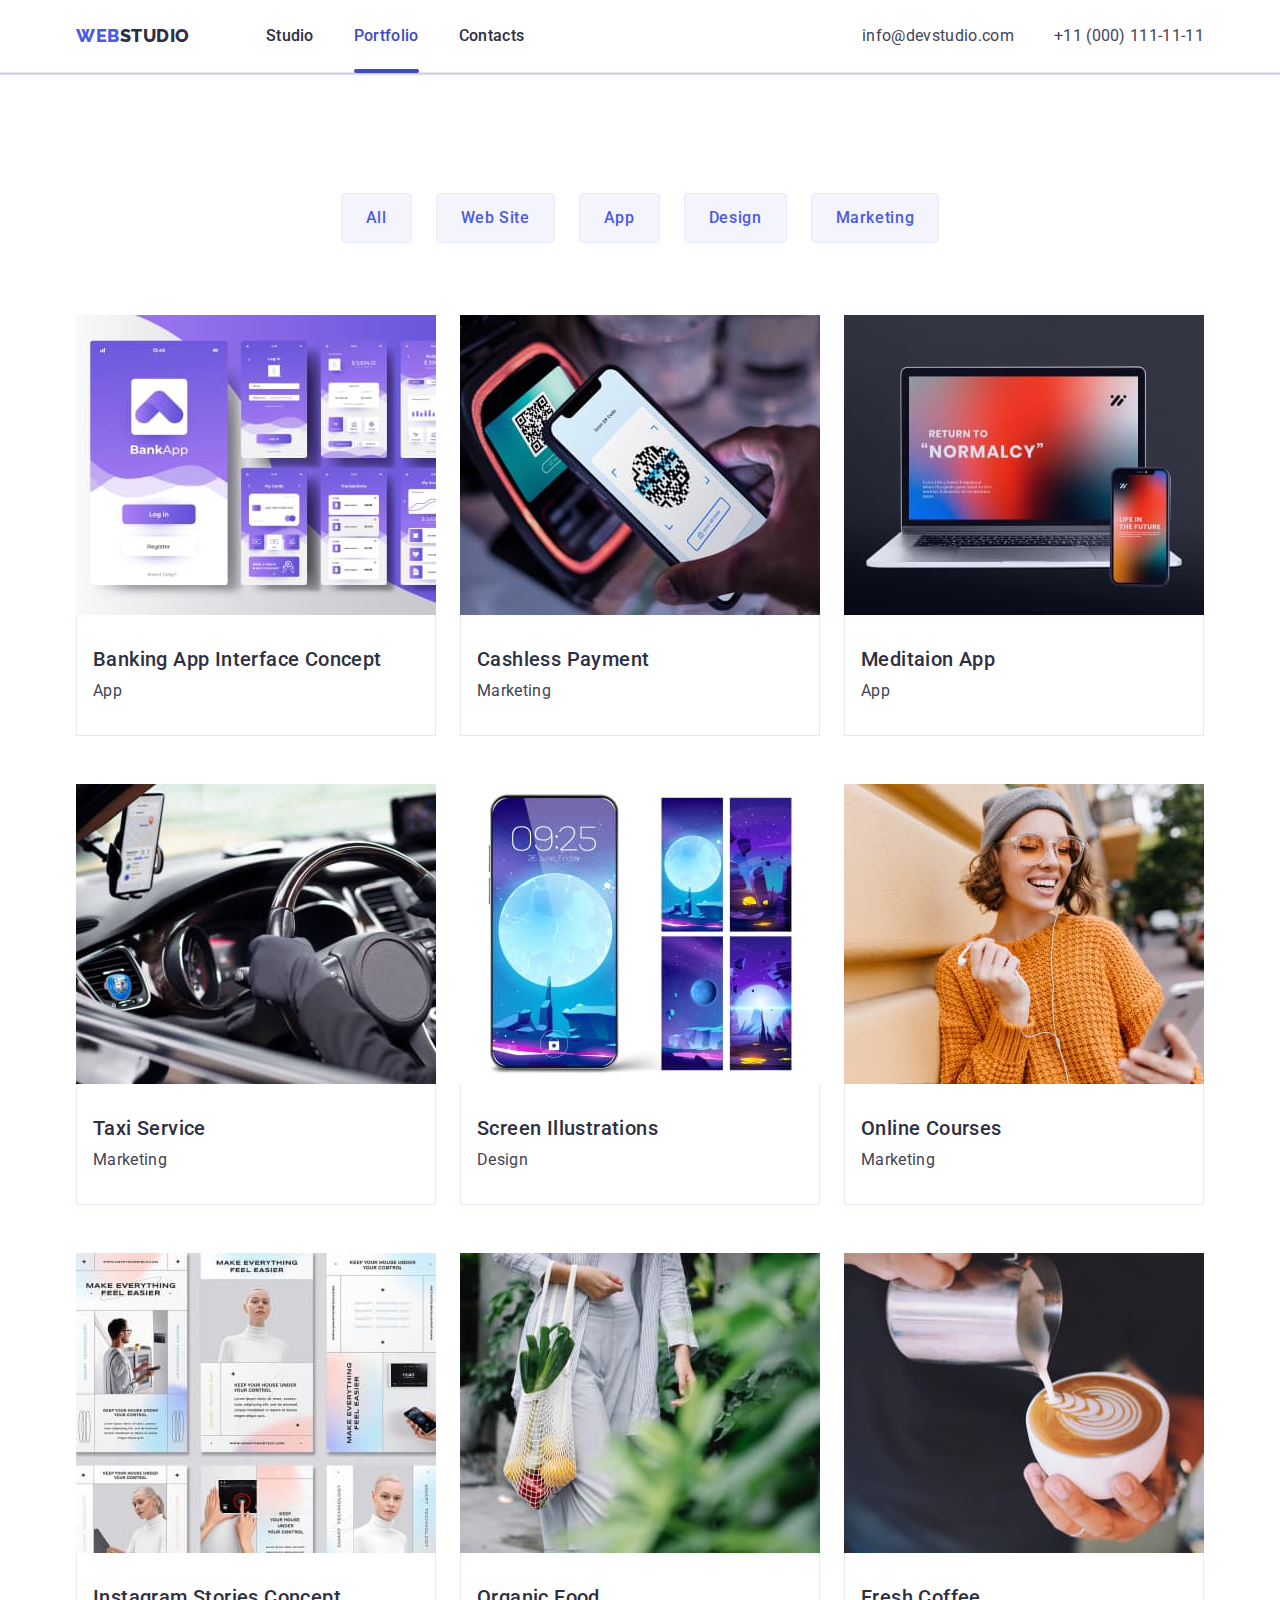
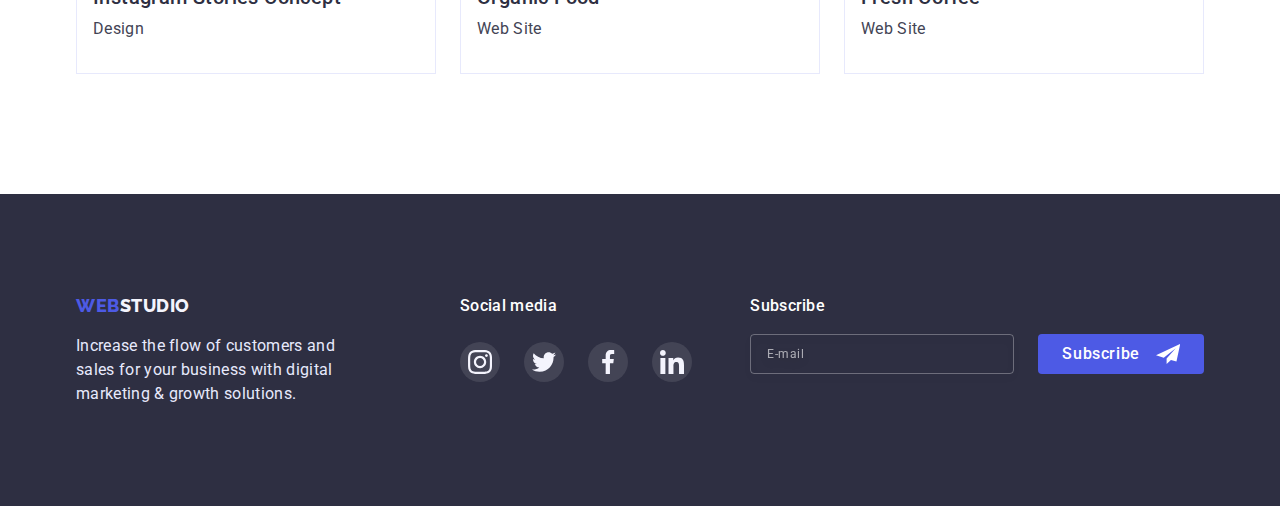
==== Portfolio.html @ 6f394946 "Initial commit" ====
<!DOCTYPE html>
<html lang="en">

<head>
    <meta charset="UTF-8">
    <meta http-equiv="X-UA-Compatible" content="IE=edge">
    <meta name="viewport" content="width=device-width, initial-scale=1.0">
    <title>Portfolio</title>

    <!-- fronts -->
    <link rel="preconnect" href="https://fonts.googleapis.com">
    <link rel="preconnect" href="https://fonts.gstatic.com" crossorigin>
    <link href="https://fonts.googleapis.com/css2?family=Raleway:wght@800&family=Roboto:wght@400;500;700;900&display=swap" rel="stylesheet">

    <!-- modern normalize -->
    <link rel="stylesheet" href="https://cdn.jsdelivr.net/npm/modern-normalize@1.1.0/modern-normalize.min.css">

    <!-- styles -->
    <link rel="stylesheet" href="./css/style.css">
</head>


<body>
    <!-- Header -->
    <header class="header-portfolio">
        <div class="container box-main" >   

            <a href="./index.html" class="link">
                <span class="logo">WEB</span><span class="logo-text">studio</span>
            </a>

            <nav class="main-nav">

                <ul class="site-nav list">
                    <li class="site-nav-item">
                        <a class="menu link" href="./index.html" >Studio</a>
                    </li>
                    <li class="site-nav-item">
                        <a class="menu link activity portfolioo" href="./Portfolio.html" >Portfolio</a>
                    </li>
                    <li>
                        <a class="menu link" href="" >Contacts</a>
                    </li>
                </ul>
            </nav>
            <ul class="auth-nav list">
                <li class="info-item">
                    <a class="info link" href="mailto:info@devstudio.com">info@devstudio.com</a>
                </li>
                <li class="info-item">
                    <a class="info link" href="tel:+110001111111">+11 (000) 111-11-11</a>
                </li>
            </ul>
        </div>    
    </header>

    <main>
        <!-- buttons -->
        <section class="portfolio section">
            <div class="container">
                <h1 hidden>portfolio</h1>
                <ul class="buttons-list list">
                    <li>
                        <button class="button primary" type="button">All</button>
                    </li>

                    <li>
                        <button class="button secondary" type="button">Web Site</button>
                    </li>

                    <li>
                        <button class="button secondary" type="button">App</button>
                    </li>

                    <li>
                        <button class="button secondary" type="button">Design</button>
                    </li>

                    <li>
                        <button class="button secondary" type="button">Marketing</button>
                    </li>
                </ul>
            

                <!-- portfolio -->

                <ul class="gallery">
                
                    <li class="gallery-item two">
                        <a href="" class="link">
                            <div class="one">

                                <img src="./images/banking.jpg" alt="interface site banking" width="360" height="300">
                                <p class="twoo">
                                    14 Stylish and User-Friendly App Design Concepts · Task Manager App · Calorie Tracker App · Exotic Fruit Ecommerce App · Cloud Storage App
                                </p>
                            </div>

                            <div class="card-text">
                                <h2 class="gallery-title">Banking App Interface Concept</h2>
                                <p class="gallery-text">App</p>
                            </div>
                        </a>
                    </li>

                    <li class="gallery-item two">
                        <a href="" class="link">
                            <div class="one">
                            
                                <img src="./images/payment.jpg" alt="Cashless Payment" width="360" height="300">
                                <p class="twoo">
                                    14 Stylish and User-Friendly App Design Concepts · Task Manager App · Calorie Tracker App · Exotic Fruit Ecommerce App · Cloud Storage App
                                </p>
                            </div>

                            <div class="card-text">
                                <h2 class="gallery-title">Cashless Payment</h2>
                                <p class="gallery-text">Marketing</p>

                            </div>
                        </a>
                    </li>

                    <li class="gallery-item two">
                        <a href="" class="link">
                            <div class="one">
                                <img src="./images/Mediataion.jpg" alt="mac book and iphone" width="360" height="300">
                                <p class="twoo">
                                    14 Stylish and User-Friendly App Design Concepts · Task Manager App · Calorie Tracker App · Exotic Fruit Ecommerce App · Cloud Storage App
                                </p>
                            </div>

                            <div class="card-text">
                                <h2 class="gallery-title">Meditaion App</h2>
                                <p class="gallery-text">App</p>
                            </div>
                        </a>    
                    </li>
                

                
                    <li class="gallery-item two">
                        <a href="" class="link">
                            <div class="one">

                                <img src="./images/servistaxi.jpg" alt="" width="360" height="300">
                                <p class="twoo">
                                    14 Stylish and User-Friendly App Design Concepts · Task Manager App · Calorie Tracker App · Exotic Fruit Ecommerce App · Cloud Storage App
                                </p>
                            </div>
                            <div class="card-text">
                                <h2 class="gallery-title">Taxi Service</h2>
                                <p class="gallery-text">Marketing</p>
                            </div>
                        </a>    
                    </li>

                    <li class="gallery-item two">
                        <a href="" class="link">
                            <div class="one">

                                <img src="./images/illustrations.jpg" alt="screen illustrations" width="360" height="300">
                                <p class="twoo">
                                    14 Stylish and User-Friendly App Design Concepts · Task Manager App · Calorie Tracker App · Exotic Fruit Ecommerce App · Cloud Storage App
                                </p>
                            </div>
                            <div class="card-text">
                                <h2 class="gallery-title">Screen Illustrations</h2>
                                <p class="gallery-text">Design</p>
                            </div>
                        </a>
                    </li>

                    <li class="gallery-item two">
                        <a href="" class="link">
                            <div class="one">

                                <img src="./images/courses.jpg" alt="happy girl with telephone" width="360" height="300">
                                <p class="twoo">
                                    14 Stylish and User-Friendly App Design Concepts · Task Manager App · Calorie Tracker App · Exotic Fruit Ecommerce App · Cloud Storage App
                                </p>
                            </div>
                            <div class="card-text">
                                <h2 class="gallery-title">Online Courses</h2>
                                <p class="gallery-text">Marketing</p>
                            </div>
                        </a>
                    </li>
                

                
                    <li class="gallery-item two">
                        <a href="" class="link">
                            <div class="one">

                                <img src="./images/storiesinst.jpg" alt="site instagram" width="360" height="300">
                                <p class="twoo">
                                    14 Stylish and User-Friendly App Design Concepts · Task Manager App · Calorie Tracker App · Exotic Fruit Ecommerce App · Cloud Storage App
                                </p>
                            </div>
                            <div class="card-text">
                                <h2 class="gallery-title">Instagram Stories Concept</h2>
                                <p class="gallery-text">Design</p>
                            </div>
                        </a>
                    </li>

                    <li class="gallery-item two">
                        <a href="" class="link">
                            <div class="one">

                                <img src="./images/organigfood.jpg" alt="organic food" width="360" height="300">
                                <p class="twoo">
                                    14 Stylish and User-Friendly App Design Concepts · Task Manager App · Calorie Tracker App · Exotic Fruit Ecommerce App · Cloud Storage App
                                </p>
                            </div>
                            <div class="card-text">
                                <h2 class="gallery-title">Organic Food</h2>
                                <p class="gallery-text">Web Site</p>
                            </div>
                        </a>
                    </li>

                    <li class="gallery-item two">
                        <a href="" class="link">
                            <div class="one">

                                <img src="./images/coffeefresh.jpg" alt="coffee with milk" width="360" height="300">
                                <p class="twoo">
                                    14 Stylish and User-Friendly App Design Concepts · Task Manager App · Calorie Tracker App · Exotic Fruit Ecommerce App · Cloud Storage App
                                </p>
                            </div>

                            <div class="card-text">
                                <h2 class="gallery-title">Fresh Coffee</h2>
                                <p class="gallery-text">Web Site</p>
                            </div>
                        </a>    
                    </li>
                
                
                </ul>
            </section>

        </main>

        <!-- footer -->
        <footer>

            <div class="container flex-footer">
                <div>
                    <a href="/index.html" class="link">
                        <span class="logo">WEB</span><span class="logo-footer">studio</span>
                    </a>
                    <p class="footer-text">Increase the flow of customers and sales for your business with digital marketing & growth solutions.</p>
                </div>
    
                <div class="footer-media">
                    <p class="social-media">Social media</p>
                    <ul class="footer-actions">
                        <li>
                            <a class="footer-link" href="">
                                <svg class="footer-icon">
                                    <use href="./images/symbol-defs.svg#icon-instagram"></use>
                                </svg>
                            </a>
                        </li>
                        <li>
                            <a class="footer-link" href="">
                                <svg class="footer-icon">
                                    <use href="./images/symbol-defs.svg#icon-twitter"></use>
                                </svg>
                            </a>
                        </li>
                        <li>
                            <a class="footer-link" href="">
                                <svg class="footer-icon">
                                    <use href="./images/symbol-defs.svg#icon-facebook"></use>
                                </svg>
                            </a>
                        </li>
                        <li>
                            <a class="footer-link" href="">
                                <svg class="footer-icon">
                                    <use href="./images/symbol-defs.svg#icon-linkedin"></use>
                                </svg>
                            </a>
                        </li>
                    </ul>
                </div>

                <div class="subscribe">
                
                    <form action="subscribe">
    
                        <p class="social-media">Subscribe</p>
                        <label class="footer-label" for="E-mail"></label>
    
                        <div class="footer-btn">
                            <input id="E-mail"
                            class="footer-input" 
                            type="E-mail" 
                            name="E-mail" 
                            placeholder="E-mail">
                            <button class="btn-subscribe" type="submit">Subscribe
                                <svg class="btn-subscribe-icon" width="24" height="24">
                                    <use href="./images/symbol-defs.svg#icon-send"></use>
                                </svg>
                            </button>
                        </div>
    
                    </form>
                </div>
            </div>
        </footer>

</body>

</html>
---- css/style.css ----
:root {
    --primary-text-color:#2E2F42;
    --text-slate-color:#434455;
    --button-color-on:#F4F4FD;
    --button-color-off:#404BBF;
    --title-text-color:#FFFFFF;
    --title-bgc-text:#4D5AE5;
    --pressed-state:#404BBF;
    --light-subtle-text:#8E8F99;
    --cornflower-accent:#E7E9FC;
    --color-customer:#AFB1B8;
    --bgd-modal:#FCFCFC;
    --title-modal-txt:#2E2F42;

    /* succees */
    --success-green:#31D0AA;
    --success-green-75:#31d0aa;
    --success-green-50:#31D0AA;
    --success-green-10:#31D0AA;

    --timing-cubic:cubic-bezier(0.4, 0, 0.2, 1);
}

body {
    font-family: 'Roboto', sans-serif;
    background-color: var(--title-text-color);
}

*,
*::before,
*::after {
  box-sizing: border-box;
}


/* Button */


.btn-hero {
    font-family: 'Roboto';
    font-weight: 500;
    background-color: var(--title-bgc-text);
    color: var(--title-text-color);
    cursor: pointer;
    border: none;
    letter-spacing: 0.04em;
    font-size: 16px;
    line-height: 1.5;

    display: block;
    padding: 16px 32px;
    margin: 0px auto;
    margin-top: 48px;
    text-transform: capitalize;
    box-shadow: 0px 4px 4px rgb(0 0 0 / 15%);
    border-radius: 4px;
    transition: background-color 250ms var(--timing-cubic);
}

.btn-hero:hover,
.btn-hero:focus {
    background-color: var(--pressed-state);
    color: var(--title-text-color);
}

.button{
    font-family: 'Roboto';
    font-size: 16px;
    line-height: 1.5;
    letter-spacing: 0.04em;
    color: var(--title-bgc-text);
    background: var(--button-color-on);
    cursor: pointer;
    font-weight: 500;
    
    border: 1px solid var(--cornflower-accent);
    border-radius: 4px;
    text-transform: capitalize;
    padding: 12px 24px;
    transition: color 250ms var(--timing-cubic);
}

.button.primary:hover,
.button.primary:focus {
    background: var(--button-color-off);
    color: var(--button-color-on);
    cursor: pointer;
    letter-spacing: 0.04em;
    
}

.button.secondary:hover,
.button.secondary:focus {
    color: var(--button-color-on);
    background: var(--button-color-off);
    cursor: pointer;
}

.link{
    text-decoration: none;
}

.list{
    list-style: none;
}

h1,h2,h3,h4,h5,h6,p{
    margin: 0;
}

a{
    text-decoration: none;
}

button{
    
    cursor: pointer;
    border: none;
    border-radius: 4px;
}

img{
    display: block;
    max-width: 100%;
    height: auto;
}

ul,ol{
    list-style: none;
    padding-left: 0;
    margin: 0;
}

/* div */
.container{
    width: 1158px;
    padding: 0 15px;
    margin: 0 auto;

}

/* header */

header {
    border-bottom: 1px solid var(--cornflower-accent);
    box-shadow: 0px 2px 1px rgba(46, 47, 66, 0.08), 0px 1px 1px rgba(46, 47, 66, 0.16), 0px 1px 6px rgba(46, 47, 66, 0.08);
}

.header-portfolio{
    border-bottom: 1px solid var(--cornflower-accent);
    box-shadow: 0px 2px 1px rgba(46, 47, 66, 0.08), 0px 1px 1px rgba(46, 47, 66, 0.16), 0px 1px 6px rgba(46, 47, 66, 0.08); 
}

.section{
    padding-top: 120px;
    padding-bottom: 120px;
}

.logo {
    font-family: 'Raleway', sans-serif;
    font-size: 18px;
    line-height: 1.33;
    letter-spacing: 0.03em;
    font-weight: 800;
    color: var(--title-bgc-text);
    
}

.logo-text {
    font-family: 'Raleway', sans-serif;
    font-size: 18px;
    line-height: 1.33;
    color: var(--primary-text-color);
    font-weight: 800;
    letter-spacing: 0.03em;
    text-transform: uppercase;
}

.logo-footer{
    color: var(--button-color-on);
    font-family: 'Raleway', sans-serif;
    font-size: 18px;
    line-height: 1.33;
    font-weight: 800;
    letter-spacing: 0.03em;
    text-transform: uppercase;

    transition: color 250ms var(--timing-cubic);
}

.logo-footer:focus,
.logo-footer:hover{
    color: var(--title-bgc-text);
}

/* nav */

.menu{
    color: var(--primary-text-color);
    font-weight: 500;
    font-size: 16px;
    line-height: 1.5;
    letter-spacing: 0.02em;
    padding: 24px 0px;
    display: block;
    transition: color 250ms var(--timing-cubic);
}

.portfolioo{
    color: var(--button-color-off);
}

.activity{
    color: var(--button-color-off);
}

.activity::after{
    content: '';
    position: absolute;
    display: block;
    width: 100%;
    bottom: -1px;
    height: 4px;
    background-color: var(--button-color-off);
    border-radius: 2px;
}

.site-nav{
    font-weight: 500;
    font-size: 16px;
    line-height: 1.5;
    letter-spacing: 0.02em;
    color: var(--primary-text-color);
    display: flex;
    gap: 40px;
}

.site-nav-item{
    position: relative;
}

.main-nav{
    display: flex;
    margin-left: 76px;
}

.auth-nav{
    font-weight: 400;
    font-size: 16px;
    line-height: 1.5;
    letter-spacing: 0.02em;
    color: var(--text-slate-color);
    display: flex;
    gap: 40px;
    margin-left: auto;
    
}

.info-item{
    display: block;
}

.info:hover,
.info:focus,
.info:active{
    color: var(--pressed-state);
    
}

.info{
    color: var(--text-slate-color);
    letter-spacing: 0.02em;
    font-weight: 400;
    font-size: 16px;
    line-height: 1.5;
    display: block;
    padding: 24px 0px;
    transition: color 250ms var(--timing-cubic);
}

.box-main {
    display: flex;
    align-items: center;
}


/* section hero */

.hero{
    padding: 188px 0;
    background-image: linear-gradient(
        to right,
        rgba(46, 47, 66, 0.7),
        rgba(46, 47, 66, 0.7)
        ),
    url('../images/people-office\ 1.jpg');
    max-width: 1440px;
    margin-left: auto;
    margin-right: auto;
    background-repeat: no-repeat;
    background-size: cover;
    background-position: center;
}

.title-hero{
    color: var(--title-text-color);
    font-size: 56px;
    line-height: 1.07;
    text-align: center;
}

/* MODAL */

.backdrop{
    position: fixed;
    top: 0;
    left: 0;
    width: 100%;
    height: 100%;
    background: rgba(46, 47, 66, 0.4);
    transition: opacity 250ms var(--timing-cubic);
}

.backdrop.is-hidden{
    opacity: 0;
    pointer-events: none;
    visibility: hidden;
}

.modal{
    opacity: 1;
    visibility: visible;
    width: 408px;
    position: absolute;
    border-radius: 4px;
    box-shadow: 0px 1px 1px rgba(0, 0, 0, 0.14), 0px 1px 3px rgba(0, 0, 0, 0.12), 0px 2px 1px rgba(0, 0, 0, 0.2);
    background: var(--bgd-modal);
    top: 50%;
    left: 50%;
    transform: translate(-50%,-50%);
    transition: opacity 250ms var(--timing-cubic);
}

.backdrop:hover .modal{
    opacity: 1;
}

.icon-cls{
    display: block;
    width: 8px;
    height: 8px;
}

.cls-button{
    position: absolute;
    display: flex;
    width: 24px;
    height: 24px;
    justify-content: center;
    align-items: center;
    top: 24px;
    right: 24px;
    background-color: #E7E9FC;
    border: 1px solid rgba(0, 0, 0, 0.1);
    border-radius: 50%;
    padding: 0;
}


.cls-button:hover,
.cls-button:focus{
    background-color: var(--button-color-off);
    fill: var(--title-text-color);
    transition: 250ms var(--timing-cubic);
}

.title-modal{
    color: var(--title-modal-txt);
    font-weight: 500;
    font-size: 16px;
    line-height: 1.5;
    text-align: center;
    margin-top: 24px;
    text-align: center;
    letter-spacing: 0.02em;

    margin-bottom: 14px;
}

/* form lable */

.inputs{
    display: flex;
    flex-flow: column;
    padding: 72px 24px 0 24px;
}


.form-label{
    display: flex;
    flex-direction: column;
    margin-bottom: 4px;

    position: relative;
}


.boking-label{
    letter-spacing: 0.01em;
    color: #8E8F99;

    margin-bottom: 4px;

    font-weight: 400;
    font-size: 12px;
    line-height: 1.33;
}

.boking-label-coment{
    letter-spacing: 0.01em;
    color: #8E8F99;

    font-weight: 400;
    font-size: 12px;
    line-height: 1.33;

}

.order-coment{
    display: block;
    resize: none;
    outline: transparent;
    border: 1px solid rgba(33, 33, 33, 0.2);
    
    padding-top: 8px;
    padding-left: 16px;
    border-radius: 4px;
    width: 360px;
    height: 120px;
    
    transition: 250ms var(--timing-cubic);
}

.order-coment:focus{
    border: 1px solid var(--title-bgc-text);
}

.order-coment::placeholder{
    color: rgba(117, 117, 117, 0.5);
    letter-spacing: 0.04em;
    font-weight: 400;
    font-size: 12px;
    line-height: 16px;
}


.form-input{
    height: 40px;
    
    outline: transparent;
    border: 1px solid rgba(33, 33, 33, 0.2);
    border-radius: 4px;
    padding: 11px 38px;
    order: 1;

    transition: 250ms var(--timing-cubic);
}

.form-input:focus{
    border: 1px solid var(--title-bgc-text);
}

.form-input:focus + .form-icon{
    fill: var(--title-bgc-text);
}

.form-icon{
    position: absolute;
    top: 50%;
    left: 16px;
    pointer-events: none;

    transition: 250ms var(--timing-cubic);
}

/* Privacy Policiy */


.conteiner-policy {
    margin-top: 16px;
    margin-bottom: 24px;
}

.check-privacy {

    color: #757575;
    font-size: 12px;
    line-height: 1.33;
    letter-spacing: 0.04em;
}

.check-privacy-input{
    position: absolute;
    appearance: none;
    border-radius: 2px; 
    border: 1.25px solid #2E2F42;
    
    
    width: 16px;
    height: 16px;
    fill: var(--title-text-color);
    background-image: url("data:image/svg+xml,%3Csvg xmlns='http://www.w3.org/2000/svg' viewBox='0 0 512 512'%3E%3Cpath d='M470.6 105.4c12.5 12.5 12.5 32.8 0 45.3l-256 256c-12.5 12.5-32.8 12.5-45.3 0l-128-128c-12.5-12.5-12.5-32.8 0-45.3s32.8-12.5 45.3 0L192 338.7 425.4 105.4c12.5-12.5 32.8-12.5 45.3 0z' fill='%23fff'/%3E%3C/svg%3E");
    background-repeat: no-repeat;
    background-position: center;
    background-size: 10px 8px;

    transition: 250ms var(--timing-cubic);
}

.check-privacy-input:checked{
    background-color: var(--title-bgc-text);
    border-color: var(--title-text-color);
}

.text-check{
    margin-left: 24px;
}

.text-check-link{
    text-decoration: underline;
}
  
.check-privacy > a {
    text-decoration-line: underline;
    color: #4d5ae5;

}

/* btn-submit */

.btn-send {
    font-family: 'Roboto';
    font-weight: 500;
    background-color: var(--title-bgc-text);
    color: var(--title-text-color);
    cursor: pointer;
    border: none;

    letter-spacing: 0.04em;
    font-size: 16px;
    line-height: 1.5;
    width: 169px;
    height: 56px;

    display: block;
    padding: 16px 32px;
    margin: 0px auto;
    margin-bottom: 24px;
    text-transform: capitalize;
    box-shadow: 0px 4px 4px rgb(0 0 0 / 15%);
    border-radius: 4px;

    transition: background-color 250ms var(--timing-cubic);
}

.btn-send:hover,
.btn-send:focus {
    background-color: var(--pressed-state);
}


/* Information section */


.information-title{
    color: var(--primary-text-color);
    font-size: 20px;
    line-height: 1.2;
    letter-spacing: 0.02em;
    font-weight: 500;
    margin-bottom: 8px;
}

.information-text{
    color: var(--paragraf-color);
    font-size: 16px;
    line-height: 1.5;
    letter-spacing: 0.02em;
    font-weight: 400;
    
}

.information-list {
    display: flex;
    gap: 24px;
}

.information-item-antena::before{
    content: '';
    width: 264px;
    height: 112px;
    display: block;
    margin-bottom: 8px;
    background-color: var(--button-color-on);
    fill: #2e2f42;
    border-radius: 4px;
    background-image: url(../images/icon/antenna.svg);
    background-repeat: no-repeat;
    background-position: center;
}

.information-item-clock::before{
    content: '';
    width: 264px;
    height: 112px;
    display: block;
    margin-bottom: 8px;
    background-color: var(--button-color-on);
    border-radius: 4px;
    background-image: url(../images/icon/clock.svg);
    background-repeat: no-repeat;
    background-position: center;
}

.information-item-diagramma::before{
    content: '';
    width: 264px;
    height: 112px;
    display: block;
    margin-bottom: 8px;
    background-color: var(--button-color-on);
    border-radius: 4px;
    background-image: url(../images/icon/diagram.svg);
    background-repeat: no-repeat;
    background-position: center;
}

.information-item-astroboy::before{
    content: '';
    width: 264px;
    height: 112px;
    display: block;
    margin-bottom: 8px;
    background-color: var(--button-color-on);
    border-radius: 4px;
    background-image: url(../images/icon/astronaut.svg);
    background-repeat: no-repeat;
    background-position: center;
}

/* Doing img */

.poster {
    padding-top: 0px;
}

.poster-title{
    color: var(--primary-text-color);
    font-size: 36px;
    line-height: 1.11;
    font-weight: 700;
    letter-spacing: 0.02em;
    text-transform: capitalize;
    text-align: center;
    margin-bottom: 72px;
}

/* content */

.poster-list{
    display: flex;
    gap: 24px;
}


/* Team */


.content{
    background-color: var(--button-color-on);
}


.content-title{
    color: var(--primary-text-color);
    font-size: 36px;
    line-height: 1.11;
    letter-spacing: 0.02em;
    text-transform: capitalize;
    font-weight: 700;
    text-align: center;

}

.content-item-title{
    color: var(--primary-text-color);
    font-size: 20px;
    line-height: 1.2;
    letter-spacing: 0.02em;
    font-weight: 500;
}

.content-item-text{
    color: var(--paragraf-color);
    font-size: 16px;
    line-height: 1.5;
    letter-spacing: 0.02em;
    font-weight: 400;
}

.content-list {
    display: flex;
    gap: 24px;
    margin-top: 72px;
}


.group-elements{
    padding: 32px 16px;
    padding-bottom: 32px;
    box-shadow: 0px 1px 6px rgba(46, 47, 66, 0.08), 0px 1px 1px rgba(46, 47, 66, 0.16), 0px 2px 1px rgba(46, 47, 66, 0.08);
    border-radius: 0px 0px 4px 4px;
    background: var(--title-text-color);
    width: 264px;

    justify-content: center;
    align-items: center;
    display: flex;
    gap: 8px;
    flex-direction: column;
}

/* social-button */

.actions{
    display: flex;
    justify-content: center;
    gap: 24px;
}

.buttons{
    background-color: var(--title-bgc-text);    
    border-radius: 50%;
    display: block;
    border: none;
    height: 40px;
    fill: var(--button-color-on);
    transition: background-color 250ms var(--timing-cubic);
}

.buttons-icon{
    width: 16px;
    height: 16px;
    margin: 12px;
    fill: var(--button-color-on);
}

.buttons:hover,
.buttons:focus{
    background-color: var(--button-color-off);
}

/* Customers*/

.Customers-title{
    font-weight: 700;
    font-size: 36px;
    line-height: 1.11;
    color: var(--primary-text-color);
    display: flex;
    justify-content: center;
    letter-spacing: 0.02em;
    text-transform: capitalize;
}

.customers-list{
    display: flex;
    gap: 24px;
    margin-top: 72px;
}

.busines-partner{
    display: flex;
    justify-content: center;
    align-items: center;
    border: 1px solid var(--color-customer);
    border-radius: 4px;
    width: 168px;
    height: 88px;
    color: var(--color-customer);
    transition: color 250ms var(--timing-cubic);
}

.brend{
    fill: currentColor;
}


.busines-partner:hover,
.busines-partner:focus{
    border: 1px solid currentColor;
    color: var(--pressed-state); 
}

/* Portfolio */


.portfolio{
    padding-bottom: 120px;
}

/* buttons */

.buttons-list{
    display: flex;
    gap: 24px;
    justify-content: center;
}

.card-text{
    border: 1px solid var(--cornflower-accent);
    border-top: 0;
    padding-top:32px ;
    padding-bottom: 32px;
    padding-left:16px ;
    background: var(--title-text-color);
}


/* Portfolio-gallery */


.gallery-title{
    color: var(--primary-text-color);
    font-size: 20px;
    line-height: 1.2;
    font-weight: 500;
    letter-spacing: 0.02em;
    margin-bottom: 8px;
}

.gallery-item:hover,
.gallery-item:focus{
    box-shadow: 0px 1px 6px rgba(46, 47, 66, 0.08), 0px 1px 1px rgba(46, 47, 66, 0.16), 0px 2px 1px rgba(46, 47, 66, 0.08);
}


/* (overflow) */


.footer-link:hover,
.footer-link:focus{
    background: var(--success-green);
}

.one{
    position: relative;
    overflow: hidden;
}

.twoo{
    position: absolute;
    top: 0;
    left: 0;
    background-color: var(--title-bgc-text);
    color: var(--button-color-on);
    padding: 40px 32px;
    width: 100%;
    height: 100%;
    font-weight: 400;
    font-size: 16px;
    line-height: 1.5;
    letter-spacing: 0.02em;
    transform: translate(0,100%);
    transition: transform 250ms var(--timing-cubic);
}

.two .link:hover .twoo,
.two .link:focus .twoo{
    transform: translate(0,0);
}

.gallery-text{
    color: var(--text-slate-color);
    font-size: 16px;
    line-height: 1.5;
    font-weight: 400;
    letter-spacing: 0.02em;
}

.gallery{
    display: flex;
    flex-wrap: wrap;
    margin-top: 72px;
    row-gap: 48px;
    column-gap: 24px;
}

/* nav subscribe */

.subscribe{
    display: block;
    align-items: center;
    
    margin-left: auto;
}

.footer-input{
    border: 1px solid rgba(255, 255, 255, 0.3);
    filter: drop-shadow(0px 4px 4px rgba(0, 0, 0, 0.15));
    border-radius: 4px;
    color: rgba(255, 255, 255, 0.6);
    width: 264px;
    height: 40px;
    padding: 8px 0 8px 16px;
    background-color: transparent;
    outline: none;

    font-size: 12px;

    transition: 250ms var(--timing-cubic);
}

.footer-input::placeholder{
    letter-spacing: 0.04em;
    font-weight: 400;
    line-height: 1.2;
    color: rgba(255, 255, 255, 0.6);
    font-size: 12px;
    line-height: 2;
}

 
.footer-input:focus{
    background: inherit;
    
}

.footer-btn{
    display: flex;
    align-items: center;
    gap: 24px;
}

.btn-subscribe{
    display: flex;
    align-items: center;
    justify-content: center;
    position: relative;
 
    cursor: pointer;
    
    background-color: var(--title-bgc-text);
    color: var(--title-text-color);

    padding: 8px 24px;
    padding-right: 64px;

    letter-spacing: 0.04em;
    border-radius: 4px;

    font-weight: 500;
    font-size: 16px;
    line-height: 1.5;
    min-width: 165px;

    transition: background 250ms var(--timing-cubic);
}
    
    
.btn-subscribe:hover,
.btn-subscribe :focus{
    background: var(--button-color-off);
}

.btn-subscribe-icon{
    position: absolute;
    fill: var(--title-text-color);
    right: 24px;
}


/* footer */

footer{
    background: var(--primary-text-color);
    padding-top: 100px;
    padding-bottom: 100px;
}

.flex-footer{
    display: flex;
}
 
.footer-text{
    max-width: 264px;
    margin-top: 16px;
    color: var(--cornflower-accent);
    font-size: 16px;
    line-height: 1.5;
    letter-spacing: 0.02em;
}

.footer-media{
    display: block;
    margin-left: 120px;
}

.social-media-subscribe{
    letter-spacing: 0.02em;
    font-weight: 500;
    font-size: 16px;
    line-height: 1.5;
    color: var(--title-text-color);
    margin-bottom: 16px;
}

.social-media{
    letter-spacing: 0.02em;
    font-weight: 500;
    font-size: 16px;
    line-height: 1.5;
    color: var(--title-text-color);
    padding-bottom: 16px;
}

.footer-actions{
    display: flex;
    margin-top: 8px;
    gap: 24px;

}

.footer-link{
    background: rgba(255, 255, 255, 0.1);    
    border-radius: 50%;
    display: block;
    border: none;
    height: 40px;
    fill: var(--button-color-on);
    transition: 250ms var(--timing-cubic);
}

.footer-icon{
    width: 24px;
    height: 24px;
    margin: 8px;
    fill: var(--button-color-on);
}
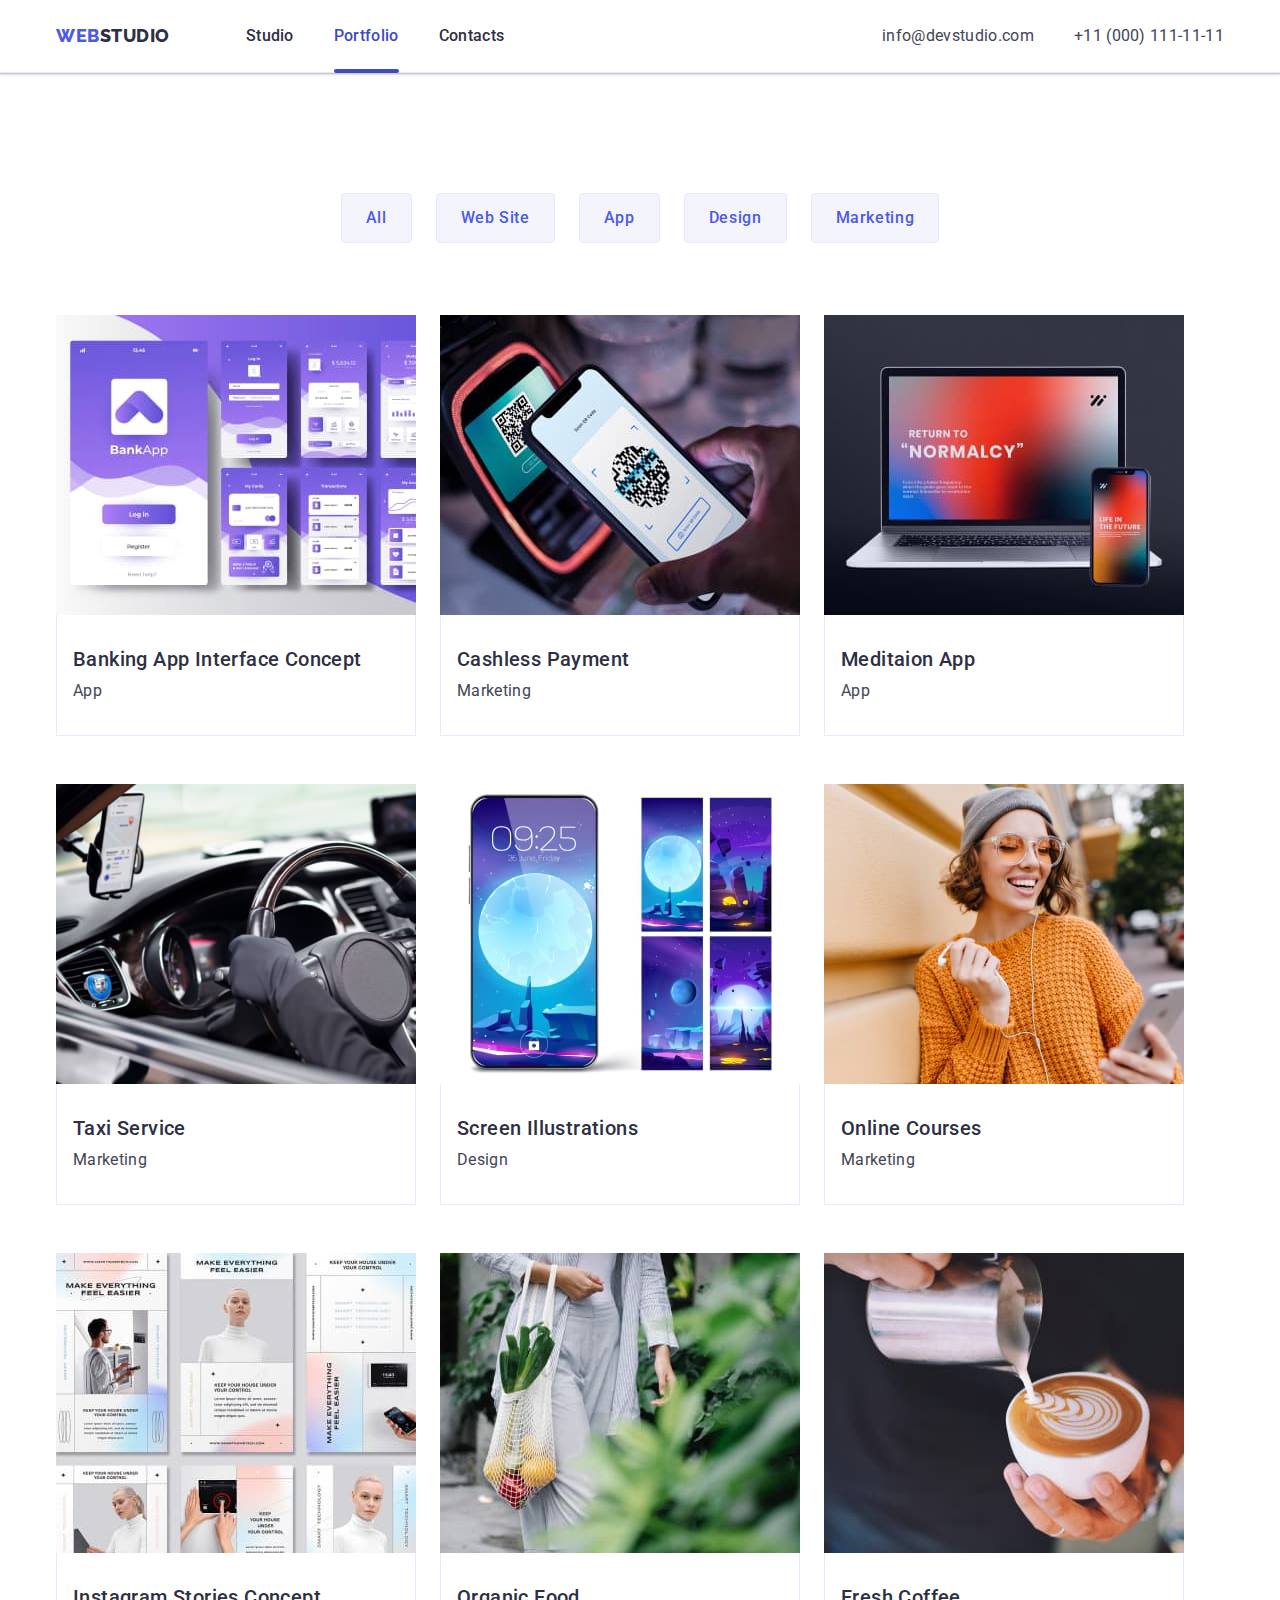
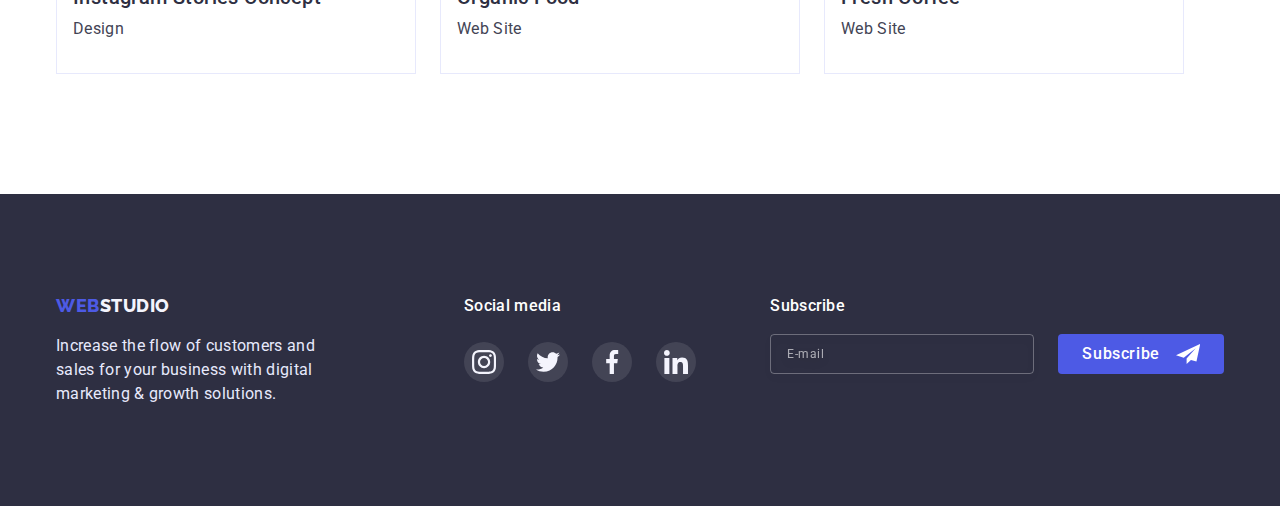
==== commit 4e547dff: "need photo and mpdal portfolio" ====
--- a/Portfolio.html
+++ b/Portfolio.html
@@ -51,7 +51,69 @@
                     <a class="info link" href="tel:+110001111111">+11 (000) 111-11-11</a>
                 </li>
             </ul>
-        </div>    
+        </div>   
+        
+        <div class="menu-container js-menu-container" id="mobile-menu">
+            <button class="menu-toggle js-close-menu">
+            <svg
+                fill="currentColor"
+                viewBox="0 0 20 20"
+                xmlns="http://www.w3.org/2000/svg"
+                width="24"
+                height="24"
+            >
+                <path
+                fill-rule="evenodd"
+                d="M4.293 4.293a1 1 0 011.414 0L10 8.586l4.293-4.293a1 1 0 111.414 1.414L11.414 10l4.293 4.293a1 1 0 01-1.414 1.414L10 11.414l-4.293 4.293a1 1 0 01-1.414-1.414L8.586 10 4.293 5.707a1 1 0 010-1.414z"
+                clip-rule="evenodd"
+                ></path>
+            </svg>
+            </button>
+    
+            <ul class="mobile-menu">
+                <li class="site-nav-item">
+                    <a class="menu link activity studio" href="./index.html" >Studio</a>
+                </li>
+                <li class="site-nav-item">
+                    <a class="menu link" href="./Portfolio.html" >Portfolio</a>
+                </li>
+                <li class="site-nav-item">
+                    <a class="menu link" href="" >Contacts</a>
+                </li>
+            </ul>
+
+            <ul class="actions">
+                <li>
+                    <a class="buttons" href="">
+                        <svg class="buttons-icon">
+                            <use href="./images/symbol-defs.svg#icon-instagram"></use>
+                        </svg>
+                    </a>
+                </li>
+                <li>
+                    <a class="buttons" href="">
+                        <svg class="buttons-icon">
+                            <use href="./images/symbol-defs.svg#icon-twitter"></use>
+                        </svg>
+                    </a>
+                </li>
+                <li>
+                    <a class="buttons" href="">
+                        <svg class="buttons-icon">
+                            <use href="./images/symbol-defs.svg#icon-facebook"></use>
+                        </svg>
+                    </a>
+                </li>
+                <li>
+                    <a class="buttons" href="">
+                        <svg class="buttons-icon">
+                            <use href="./images/symbol-defs.svg#icon-linkedin"></use>
+                        </svg>
+                    </a>
+                </li>
+            </ul>
+            
+        </div>
     </header>
 
     <main>
--- a/css/style.css
+++ b/css/style.css
@@ -19,11 +19,21 @@
     --success-green-10:#31D0AA;
 
     --timing-cubic:cubic-bezier(0.4, 0, 0.2, 1);
+
+
+    /* breakpoints */
+    --phone-screen: 428px;
+    --tablet-screen:768px;
+    --desctop-screen:1158px;
 }
 
 body {
     font-family: 'Roboto', sans-serif;
     background-color: var(--title-text-color);
+}
+
+.page{
+    overflow: hidden;
 }
 
 *,
@@ -125,19 +135,56 @@
     height: auto;
 }
 
+
 ul,ol{
     list-style: none;
     padding-left: 0;
     margin: 0;
 }
+/* section */
+
+.section{
+    padding-top: 96px;
+    padding-bottom: 96px;
+    margin-left: auto;
+    margin-right: auto
+}
+
+@media screen and (min-width:1200px) {
+    .section{
+    max-width: 1200px;
+    padding-top: 120px;
+    padding-bottom: 120px;
+}
+}
+
+
 
 /* div */
+
 .container{
-    width: 1158px;
-    padding: 0 15px;
-    margin: 0 auto;
-
-}
+    min-width: 320px;
+    max-width: 448px;
+ 
+    padding-left: 16px;
+    padding-right: 16px;
+    margin-left: auto;
+    margin-right: auto;
+
+}
+
+@media screen and (min-width:768px){
+    .container{
+        max-width:720px;
+    }
+}
+
+@media screen and (min-width:1200px){
+    .container{
+        max-width:  1200px;
+    }
+}
+
 
 /* header */
 
@@ -149,11 +196,6 @@
 .header-portfolio{
     border-bottom: 1px solid var(--cornflower-accent);
     box-shadow: 0px 2px 1px rgba(46, 47, 66, 0.08), 0px 1px 1px rgba(46, 47, 66, 0.16), 0px 1px 6px rgba(46, 47, 66, 0.08); 
-}
-
-.section{
-    padding-top: 120px;
-    padding-bottom: 120px;
 }
 
 .logo {
@@ -240,8 +282,24 @@
 }
 
 .main-nav{
-    display: flex;
-    margin-left: 76px;
+    display: none;
+}
+
+@media screen and (min-width:768) {
+    .main-nav{
+        max-width: 720px;
+        display: flex;
+    }
+    
+}
+
+@media screen and (min-width:1200px) {
+    .main-nav{
+        max-width: 1200px;
+        display: flex;
+        margin-left: 76px;
+    }
+    
 }
 
 .auth-nav{
@@ -250,9 +308,25 @@
     line-height: 1.5;
     letter-spacing: 0.02em;
     color: var(--text-slate-color);
-    display: flex;
+    display: none;
     gap: 40px;
     margin-left: auto;
+    
+}
+
+@media screen and (min-width:768px) {
+    .auth-nav{
+        max-width: 720px;
+        display: flex;
+    }
+    
+}
+
+@media screen and (min-width:1200px) {
+    .auth-nav{
+        max-width: 1200px;
+        display: flex;
+    }
     
 }
 
@@ -294,7 +368,7 @@
         rgba(46, 47, 66, 0.7)
         ),
     url('../images/people-office\ 1.jpg');
-    max-width: 1440px;
+    max-width: 1200px;
     margin-left: auto;
     margin-right: auto;
     background-repeat: no-repeat;
@@ -573,29 +647,89 @@
 
 
 .information-title{
+    text-align: center;
     color: var(--primary-text-color);
-    font-size: 20px;
-    line-height: 1.2;
-    letter-spacing: 0.02em;
+    font-size: 36px;
+    line-height: 1.1;
+    letter-spacing: 0.02em;
+    font-weight: 700;
+    margin-bottom: 8px;
+}
+
+@media screen and (min-width:768px) {
+    .information-title{
+        max-width: 720px;
+    }
+    
+}
+
+@media screen and (min-width:1200px) {
+    .information-title{
+        max-width: 1200px;
+        font-weight: 500;
+        font-size: 20px;
+        line-height: 1.2;
+        text-align: start;
+    }
+    
+}
+
+
+.information-text{
     font-weight: 500;
-    margin-bottom: 8px;
-}
-
-.information-text{
     color: var(--paragraf-color);
     font-size: 16px;
     line-height: 1.5;
     letter-spacing: 0.02em;
-    font-weight: 400;
-    
-}
-
-.information-list {
-    display: flex;
-    gap: 24px;
-}
-
-.information-item-antena::before{
+   
+    
+}
+
+@media screen and (min-width:768px) {
+    .information-text{
+        max-width: 720px;
+    }
+    
+}
+
+@media screen and (min-width:1200px) {
+    .information-text{
+        max-width: 1200px;
+        font-weight: 400;
+    }
+    
+}
+
+
+
+.information-list { 
+    display: flex;
+    flex-wrap: wrap;
+    justify-content: center;
+    align-items: center;
+    gap: 72px; 
+}
+
+@media screen and ( min-width:768px) {
+    .information-list {
+    max-width: 720px;
+    display: flex;
+    
+    row-gap: 72px;
+    column-gap: 24px;
+    }
+    
+}
+
+@media screen and ( min-width:1200px) {
+    .information-list {
+        max-width: 1200px;
+        display: flex;
+        flex-wrap: nowrap;
+        gap: 24px;
+    }
+
+    .information-item-antena::before{
     content: '';
     width: 264px;
     height: 112px;
@@ -647,12 +781,34 @@
     background-repeat: no-repeat;
     background-position: center;
 }
+    
+}
+
 
 /* Doing img */
 
 .poster {
-    padding-top: 0px;
-}
+    display: none;
+}
+
+@media screen and (min-width:768px) {
+    .poster{
+        max-width: 720px;
+        display: none;
+
+    }
+    
+}
+
+@media screen and (min-width:1200px) {
+    .poster{
+        display: flex;
+        max-width: 1200px;
+        padding-top: 0px;
+    }
+    
+}
+
 
 .poster-title{
     color: var(--primary-text-color);
@@ -692,6 +848,52 @@
 
 }
 
+
+@media screen and (min-width:768px) {
+    .content-title{
+        max-width: 720px;
+    }
+    
+}
+
+@media screen and (min-width:1200px) {
+    .content-title{
+        max-width: 1200px;
+    }
+    
+}
+
+.content-list {
+
+    display: flex;
+    flex-wrap: wrap;
+    align-items: center;
+    justify-content: center;
+    gap: 72px;
+    margin-top: 72px;
+}
+
+@media screen and (min-width:768px) {
+    .content-list{
+        max-width: 720px;
+        justify-content: center;
+        row-gap: 64px;
+        column-gap: 24px;
+        
+    }
+    
+}
+
+@media screen and (min-width:1200px) {
+    .content-list {
+    max-width: 1200px;
+    display: flex;
+    flex-direction: row;
+    gap: 24px;
+}
+    
+}
+
 .content-item-title{
     color: var(--primary-text-color);
     font-size: 20px;
@@ -707,13 +909,6 @@
     letter-spacing: 0.02em;
     font-weight: 400;
 }
-
-.content-list {
-    display: flex;
-    gap: 24px;
-    margin-top: 72px;
-}
-
 
 .group-elements{
     padding: 32px 16px;
@@ -775,8 +970,28 @@
 
 .customers-list{
     display: flex;
-    gap: 24px;
+    flex-wrap: wrap;
+    justify-content: center;
+    row-gap: 72px;
+    column-gap: 16px;
+    
     margin-top: 72px;
+}
+
+@media screen and (min-width:768px) {
+    .Customers-list{
+        max-width: 720px;
+    }
+    
+}
+
+@media screen and (min-width:1200px) {
+    .Customers-list{
+        max-width: 1200px;
+        display: flex;
+        gap: 24px;
+    }
+    
 }
 
 .busines-partner{
@@ -901,16 +1116,33 @@
 .subscribe{
     display: block;
     align-items: center;
-    
-    margin-left: auto;
-}
+}
+
+@media screen and (min-width:768px) {
+    .subscribe{
+        max-width: 720px;
+    }
+    
+}
+
+@media screen and (min-width:1200px) {
+    .subscribe{
+        max-width: 1200px;
+        display: block;
+        align-items: center;
+        margin-left: auto;
+    }
+}
+
+
+    
 
 .footer-input{
     border: 1px solid rgba(255, 255, 255, 0.3);
     filter: drop-shadow(0px 4px 4px rgba(0, 0, 0, 0.15));
     border-radius: 4px;
     color: rgba(255, 255, 255, 0.6);
-    width: 264px;
+    width: 398px;
     height: 40px;
     padding: 8px 0 8px 16px;
     background-color: transparent;
@@ -919,6 +1151,20 @@
     font-size: 12px;
 
     transition: 250ms var(--timing-cubic);
+}
+
+@media screen and (min-width:768px) {
+    .footer-input{
+        max-width: 720px;
+        width: 264px;
+    }
+}
+
+@media screen and (min-width:1200px) {
+    .footer-input{
+        max-width: 1200px;
+        width: 264px;
+    }
 }
 
 .footer-input::placeholder{
@@ -938,8 +1184,27 @@
 
 .footer-btn{
     display: flex;
+    flex-direction: column;
     align-items: center;
-    gap: 24px;
+    gap: 16px;
+}
+
+@media screen and (min-width:768px) {
+    .footer-btn{
+        max-width: 720px;
+        gap: 24px;
+        flex-direction: row;
+    }
+    
+}
+
+@media screen and (min-width:1200px) {
+    .footer-btn{
+        max-width: 1200px;
+        align-items: center;
+        gap: 24px;
+    }
+    
 }
 
 .btn-subscribe{
@@ -990,7 +1255,38 @@
 
 .flex-footer{
     display: flex;
-}
+    text-align: center;
+    flex-direction: column;
+    justify-content: center;
+    align-items: center;
+    row-gap: 72px;
+}
+
+@media screen and (min-width:768px) {
+    .flex-footer{
+    max-width: 720px;
+    display: flex;
+    flex-direction: row;
+    /* text */
+    text-align: start;
+    align-items: normal;
+    gap: 24px;
+    }
+    
+}
+
+@media screen and (min-width:1200px) {
+    .flex-footer{
+        max-width: 1200px;
+        display: flex;
+        flex-direction: row;
+        /* text */
+        text-align: start;
+        align-items: normal;
+    }
+    
+}
+
  
 .footer-text{
     max-width: 264px;
@@ -1003,7 +1299,24 @@
 
 .footer-media{
     display: block;
-    margin-left: 120px;
+    row-gap: 72px;
+}
+
+
+@media screen and (min-width:320px) {
+    .footer-media{
+        max-width: 720px;
+
+    }
+    
+}
+
+@media screen and (min-width:1200px) {
+    .footer-media{
+        max-width: 1200px;
+        margin-left: 120px;
+    }
+    
 }
 
 .social-media-subscribe{
@@ -1048,3 +1361,111 @@
     fill: var(--button-color-on);
 }
 
+
+
+/* MOBILE MENU */
+
+.menu-toggle {
+    min-height: 40px;
+    min-width: 40px;
+    display: flex;
+    align-items: center;
+    justify-content: center;
+    margin-left: auto;
+  
+    
+    padding: 0;
+    background-color: transparent;
+    cursor: pointer;
+    border: none;
+    border-radius: 50%;
+    outline: none;
+}
+  
+@media (min-width: 768px) {
+    .menu-toggle {
+      display: none;
+    }
+}
+  
+.menu-toggle:hover,
+.menu-toggle:focus {
+    background-color: rgba(0, 0, 0, 0.1);
+}
+  
+.menu-container {
+    position: fixed;
+    top: 0;
+    left: 0;
+    width: 100vw;
+    height: 100vh;
+    padding: 32px;
+    background-color: var(--title-text-color);
+    z-index: 999;
+  
+    transform: translateX(100%);
+    transition: transform 250ms ease-in-out;
+}
+  
+.menu-container.is-open {
+    transform: translateX(0);
+}
+  
+.menu-container .menu-toggle {
+    position: absolute;
+    top: 24px;
+    right: 24px;
+    color: #000;
+    background: #E7E9FC;
+    border: 1px solid rgba(0, 0, 0, 0.1);   
+}
+  
+.mobile-menu {
+    
+    margin: 0;
+    list-style: none;
+}
+  
+.mobile-menu .link {
+    display: block;
+    color: var(--primary-text-color);
+    text-decoration: none;
+    /* text */
+    font-weight: 700;
+    font-size: 36px;
+    line-height: 1.11;
+    letter-spacing: 0.02em;
+    text-transform: capitalize;
+
+    padding-bottom: 40px;
+    margin-top: 32px;
+}
+
+.actions-box{
+    gap: 56px;
+    display: flex;
+    justify-content: center;
+}
+
+.box-icon{
+    width: 24px;
+    height: 24px;
+    margin: 8px;
+    fill: var(--button-color-on);
+}
+
+.boxi{
+    font-weight: 600;
+    font-size: 36px;
+    line-height: 1.11;
+    text-transform: capitalize;
+    color: #434455;
+}
+
+.box{
+    font-weight: 500;
+    font-size: 20px;
+    line-height: 24px;
+    letter-spacing: 0.02em;
+    color: #434455;
+}